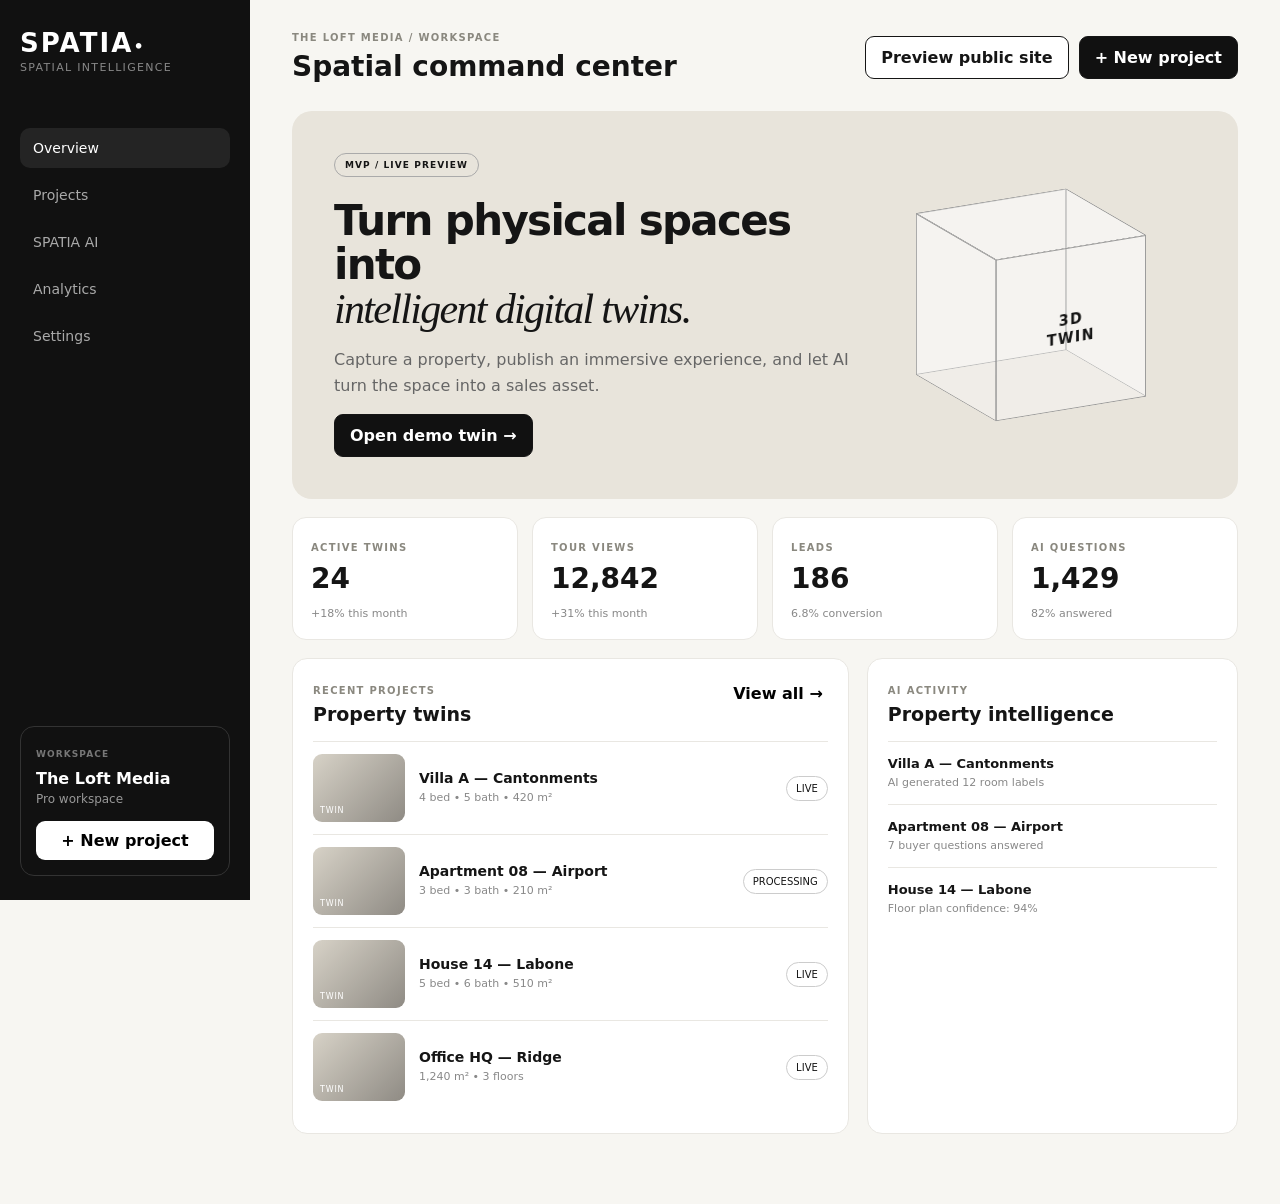
==== app/index.html @ 3e2fbd5a "Build SPATIA marketing website and workspace app Adds a public marketing site (hero, product feature" ====
<!doctype html><html><head><meta charset="utf-8"><meta name="viewport" content="width=device-width,initial-scale=1"><title>SPATIA — Workspace</title><link rel="stylesheet" href="styles.css"></head><body>
<div class="app"><aside><a class="logo" href="../index.html">SPATIA<span>•</span></a><div class="tag">Spatial intelligence</div><nav><a class="active" href="#dashboard">Overview</a><a href="#projects">Projects</a><a href="#ai">SPATIA AI</a><a href="#analytics">Analytics</a><a href="#settings">Settings</a></nav><div class="sidecard"><small>WORKSPACE</small><b>The Loft Media</b><p>Pro workspace</p><button onclick="newProject()">+ New project</button></div></aside>
<main><header><div><p class="eyebrow">THE LOFT MEDIA / WORKSPACE</p><h1>Spatial command center</h1></div><div class="header-actions"><a class="ghost" href="../index.html" target="_blank" rel="noopener">Preview public site</a><button class="primary" onclick="newProject()">+ New project</button></div></header>
<section id="dashboard" class="view active-view"><div class="hero"><div><span class="pill">MVP / LIVE PREVIEW</span><h2>Turn physical spaces into<br><em>intelligent digital twins.</em></h2><p>Capture a property, publish an immersive experience, and let AI turn the space into a sales asset.</p><button class="primary" onclick="openTour()">Open demo twin →</button></div><div class="hero-art"><div class="cube"><div class="face front">3D<br>TWIN</div><div class="face back"></div><div class="face right"></div><div class="face left"></div><div class="face top"></div></div></div></div>
<div class="stats"><div><small>ACTIVE TWINS</small><strong>24</strong><span>+18% this month</span></div><div><small>TOUR VIEWS</small><strong>12,842</strong><span>+31% this month</span></div><div><small>LEADS</small><strong>186</strong><span>6.8% conversion</span></div><div><small>AI QUESTIONS</small><strong>1,429</strong><span>82% answered</span></div></div>
<div class="grid"><div class="panel wide"><div class="panelhead"><div><small>RECENT PROJECTS</small><h3>Property twins</h3></div><button class="textbtn" onclick="show('projects')">View all →</button></div><div id="projectList"></div></div><div class="panel"><div class="panelhead"><div><small>AI ACTIVITY</small><h3>Property intelligence</h3></div></div><div class="ai-log"><div><b>Villa A — Cantonments</b><span>AI generated 12 room labels</span></div><div><b>Apartment 08 — Airport</b><span>7 buyer questions answered</span></div><div><b>House 14 — Labone</b><span>Floor plan confidence: 94%</span></div></div></div></div></section>
<section id="projects" class="view"><div class="section-title"><div><p class="eyebrow">PROJECTS</p><h2>Digital twins</h2></div><button class="primary" onclick="newProject()">+ New project</button></div><div class="project-grid" id="allProjects"></div></section>
<section id="ai" class="view"><div class="section-title"><div><p class="eyebrow">SPATIA AI</p><h2>Ask the space</h2></div></div><div class="ai-layout"><div class="twin-mini" onclick="openTour()"><div class="room r1" onclick="event.stopPropagation();inspectRoom('living room')">LIVING</div><div class="room r2" onclick="event.stopPropagation();inspectRoom('kitchen')">KITCHEN</div><div class="room r3" onclick="event.stopPropagation();inspectRoom('master bedroom')">MASTER</div><div class="room r4" onclick="event.stopPropagation();inspectRoom('second bedroom')">BED 2</div><div class="room r5" onclick="event.stopPropagation();inspectRoom('pool')">POOL</div><div class="hint">Click any room to inspect</div></div><div class="chat"><div class="chat-head"><b>SPATIA AI</b><span>● Online</span></div><div class="messages" id="messages"><div class="bot">Hi. I understand this property's rooms, features and available listing data. Ask me anything about the space.</div></div><div class="quick"><button onclick="ask('How many bedrooms are there?')">Bedrooms?</button><button onclick="ask('What is the largest room?')">Largest room?</button><button onclick="ask('Does it have a pool?')">Pool?</button></div><div class="input"><input id="q" placeholder="Ask about this property…" onkeydown="if(event.key==='Enter')ask()"><button onclick="ask()">Send</button></div></div></div></section>
<section id="analytics" class="view"><div class="section-title"><div><p class="eyebrow">ANALYTICS</p><h2>Experience performance</h2></div></div><div class="stats"><div><small>UNIQUE VISITORS</small><strong>8,904</strong><span>Last 30 days</span></div><div><small>AVG. TOUR TIME</small><strong>4:18</strong><span>+22 sec</span></div><div><small>WHATSAPP CLICKS</small><strong>428</strong><span>+43%</span></div><div><small>BROCHURES</small><strong>312</strong><span>+17%</span></div></div><div class="panel chart"><div class="panelhead"><div><small>TOUR ENGAGEMENT</small><h3>Visitors over 30 days</h3></div></div><div class="bars" id="bars"></div></div></section>
<section id="settings" class="view"><div class="section-title"><div><p class="eyebrow">SETTINGS</p><h2>Workspace</h2></div></div><div class="panel settings"><label>Workspace name<input value="The Loft Media"></label><label>Public domain<input value="twin.spatia.app"></label><label>Brand accent<input value="#111111"></label><button class="primary">Save changes</button></div></section>
</main></div><div class="modal" id="modal"><div class="modalbox"><button class="close" onclick="closeModal()">×</button><div id="modalContent"></div></div></div><script src="app.js"></script></body></html>
---- app/styles.css ----
:root{--ink:#151515;--muted:#777;--line:#e9e7e2;--paper:#f7f6f2;--white:#fff}*{box-sizing:border-box}body{margin:0;font-family:Inter,ui-sans-serif,system-ui,-apple-system,BlinkMacSystemFont,"Segoe UI",sans-serif;color:var(--ink);background:var(--paper)}button,input,select{font:inherit}button{cursor:pointer}a{color:inherit}.app{display:flex;min-height:100vh}aside{width:250px;background:#111;color:#fff;padding:28px 20px;position:fixed;inset:0 auto 0 0}.logo{font-size:26px;letter-spacing:.08em;font-weight:800;text-decoration:none;color:#fff;display:inline-block}.logo span{font-size:16px}.tag{font-size:11px;color:#888;margin-top:3px;text-transform:uppercase;letter-spacing:.12em}nav{display:grid;gap:7px;margin-top:54px}nav a{color:#aaa;text-decoration:none;padding:12px 13px;border-radius:10px;font-size:14px}nav a.active,nav a:hover{background:#242424;color:#fff}.sidecard{position:absolute;left:20px;right:20px;bottom:24px;border:1px solid #333;border-radius:14px;padding:15px}.sidecard small{color:#777;font-size:9px;letter-spacing:.12em}.sidecard b{display:block;margin-top:8px}.sidecard p{font-size:12px;color:#999;margin:4px 0 15px}.sidecard button{width:100%;background:#fff;border:0;padding:10px;border-radius:9px;font-weight:700}main{margin-left:250px;width:calc(100% - 250px);padding:32px 42px 70px}header,.section-title{display:flex;justify-content:space-between;align-items:center;margin-bottom:28px;gap:16px}.eyebrow,small{font-size:10px;letter-spacing:.13em;color:#8a887f;font-weight:700;margin:0}.eyebrow{margin-bottom:7px}h1{font-size:28px;margin:0}h2{font-size:42px;line-height:1.05;margin:0 0 12px;letter-spacing:-.04em}h2 em{font-family:Georgia,serif;font-weight:400}h3{margin:5px 0 0;font-size:19px}.header-actions{display:flex;gap:10px}.primary,.ghost,.textbtn{border-radius:9px;padding:11px 15px;border:1px solid var(--ink);font-weight:700;text-decoration:none;display:inline-flex;align-items:center}.primary{background:#111;color:#fff}.ghost{background:#fff}.textbtn{border:0;background:none;padding:5px}.hero{min-height:355px;background:#e8e4db;border-radius:20px;padding:42px;display:flex;justify-content:space-between;overflow:hidden}.hero p{max-width:520px;color:#666;line-height:1.6}.pill{display:inline-block;border:1px solid #aaa;border-radius:100px;padding:6px 10px;font-size:9px;letter-spacing:.12em;font-weight:800;margin-bottom:22px}.hero-art{width:40%;display:grid;place-items:center}.cube{width:170px;height:170px;position:relative;transform:rotateX(-18deg) rotateY(28deg);transform-style:preserve-3d;animation:spin 10s linear infinite}.face{position:absolute;width:170px;height:170px;border:1px solid #999;background:rgba(255,255,255,.35);display:grid;place-items:center;text-align:center;font-weight:800;letter-spacing:.1em}.front{transform:translateZ(85px)}.back{transform:rotateY(180deg) translateZ(85px)}.right{transform:rotateY(90deg) translateZ(85px)}.left{transform:rotateY(-90deg) translateZ(85px)}.top{transform:rotateX(90deg) translateZ(85px)}@keyframes spin{to{transform:rotateX(-18deg) rotateY(388deg)}}.stats{display:grid;grid-template-columns:repeat(4,1fr);gap:14px;margin:18px 0}.stats>div{background:#fff;border:1px solid var(--line);border-radius:14px;padding:18px}.stats strong{display:block;font-size:28px;margin:7px 0}.stats span{font-size:11px;color:#888}.grid{display:grid;grid-template-columns:1.5fr 1fr;gap:18px}.panel{background:#fff;border:1px solid var(--line);border-radius:15px;padding:20px}.panelhead{display:flex;justify-content:space-between;align-items:start;margin-bottom:16px}.project{display:grid;grid-template-columns:92px 1fr auto;gap:14px;align-items:center;padding:12px 0;border-top:1px solid var(--line)}.thumb{height:68px;border-radius:9px;background:linear-gradient(135deg,#d7d2c7,#8f8b84);display:grid;place-items:end start;padding:7px;color:#fff;font-size:8px;letter-spacing:.1em}.project b{font-size:14px}.project p{margin:4px 0;color:#888;font-size:11px}.status{font-size:10px;border:1px solid #ccc;border-radius:100px;padding:6px 9px}.ai-log>div{padding:14px 0;border-top:1px solid var(--line)}.ai-log b{display:block;font-size:13px}.ai-log span{font-size:11px;color:#888}.view{display:none}.active-view{display:block}.project-grid{display:grid;grid-template-columns:repeat(3,1fr);gap:16px}.project-card{background:#fff;border:1px solid var(--line);border-radius:15px;overflow:hidden}.project-card .bigthumb{height:180px;background:linear-gradient(135deg,#ddd7ca,#817b70);padding:15px;color:#fff;font-size:10px;letter-spacing:.12em}.project-card .body{padding:16px}.project-card p{color:#888;font-size:12px}.ai-layout{display:grid;grid-template-columns:1.3fr 1fr;gap:18px}.twin-mini{min-height:560px;background:#d8d5ce;position:relative;border-radius:16px;padding:35px;display:grid;grid-template-columns:1fr 1fr 1fr;grid-template-rows:1fr 1fr 1fr;gap:8px;cursor:pointer}.room{background:rgba(255,255,255,.62);border:1px solid #aaa;display:grid;place-items:center;font-size:10px;letter-spacing:.1em;font-weight:800}.r1{grid-column:1/3}.r3{grid-row:2/4}.r5{grid-column:2/4}.hint{position:absolute;bottom:15px;left:15px;background:#111;color:#fff;padding:7px 10px;border-radius:8px;font-size:10px}.chat{background:#fff;border:1px solid var(--line);border-radius:16px;display:flex;flex-direction:column;min-height:560px}.chat-head{padding:18px;border-bottom:1px solid var(--line);display:flex;justify-content:space-between}.chat-head span{font-size:10px;color:#4d7}.messages{padding:18px;display:grid;gap:10px;overflow:auto;flex:1}.bot,.user{padding:11px 13px;border-radius:12px;font-size:13px;line-height:1.5;max-width:88%}.bot{background:#f2f1ed}.user{background:#111;color:#fff;justify-self:end}.quick{display:flex;gap:6px;padding:10px 14px;overflow:auto}.quick button{white-space:nowrap;border:1px solid var(--line);background:#fff;border-radius:100px;padding:7px 10px;font-size:10px}.input{display:flex;border-top:1px solid var(--line);padding:10px;gap:7px}.input input{border:0;outline:0;background:#f6f5f1;border-radius:9px;padding:11px;flex:1}.input button{border:0;background:#111;color:#fff;border-radius:9px;padding:0 16px}.chart{margin-top:18px}.bars{height:260px;display:flex;align-items:end;gap:7px;padding:15px 0}.bars i{display:block;flex:1;background:#222;border-radius:4px 4px 0 0;opacity:.85}.settings{display:grid;gap:18px;max-width:700px}.settings label{font-size:11px;font-weight:700;display:grid;gap:7px}.settings input{padding:12px;border:1px solid var(--line);border-radius:8px}.modal{display:none;position:fixed;inset:0;background:rgba(0,0,0,.55);z-index:10;place-items:center;padding:25px}.modalbox{background:#fff;border-radius:18px;width:min(900px,95vw);max-height:90vh;overflow:auto;padding:26px;position:relative}.close{position:absolute;right:18px;top:14px;border:0;background:none;font-size:28px}.tour{background:#d8d5ce;border-radius:14px;min-height:500px;display:grid;place-items:center;position:relative}.tour .scene{width:80%;height:70%;background:linear-gradient(135deg,#e8e5dd,#8e897f);transform:perspective(700px) rotateX(3deg);display:grid;place-items:center;color:#fff;font-size:28px;font-weight:800;letter-spacing:.15em}.tour .tourbar{position:absolute;bottom:14px;left:14px;right:14px;background:rgba(17,17,17,.9);color:#fff;border-radius:10px;padding:12px;display:flex;justify-content:space-between;font-size:11px}
@media(max-width:900px){aside{width:75px;padding:22px 10px}.logo{font-size:15px}.tag,.sidecard,nav a{font-size:0}.app main{margin-left:75px;width:calc(100% - 75px);padding:22px}.hero-art{display:none}.grid,.ai-layout{grid-template-columns:1fr}.stats{grid-template-columns:repeat(2,1fr)}.project-grid{grid-template-columns:1fr 1fr}h2{font-size:32px}}@media(max-width:600px){.stats,.project-grid{grid-template-columns:1fr}.header-actions .ghost{display:none}}
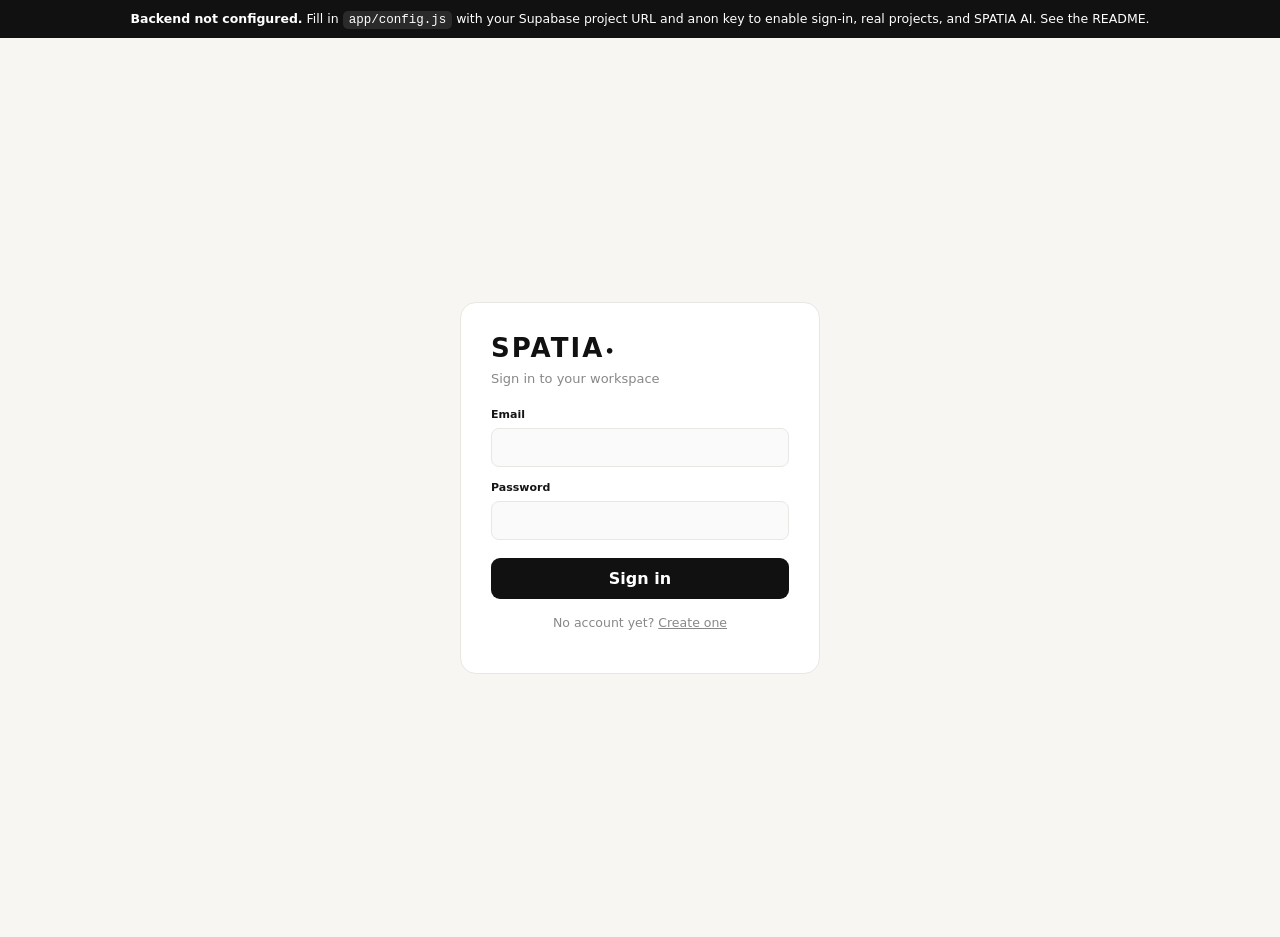
==== commit 491b3f3f: "Add real backend: Supabase auth/DB/storage, SPATIA AI, public tours, GitHub Pages Backend (Supabase)" ====
--- a/app/index.html
+++ b/app/index.html
@@ -1,11 +1,42 @@
 <!doctype html><html><head><meta charset="utf-8"><meta name="viewport" content="width=device-width,initial-scale=1"><title>SPATIA — Workspace</title><link rel="stylesheet" href="styles.css"></head><body>
-<div class="app"><aside><a class="logo" href="../index.html">SPATIA<span>•</span></a><div class="tag">Spatial intelligence</div><nav><a class="active" href="#dashboard">Overview</a><a href="#projects">Projects</a><a href="#ai">SPATIA AI</a><a href="#analytics">Analytics</a><a href="#settings">Settings</a></nav><div class="sidecard"><small>WORKSPACE</small><b>The Loft Media</b><p>Pro workspace</p><button onclick="newProject()">+ New project</button></div></aside>
-<main><header><div><p class="eyebrow">THE LOFT MEDIA / WORKSPACE</p><h1>Spatial command center</h1></div><div class="header-actions"><a class="ghost" href="../index.html" target="_blank" rel="noopener">Preview public site</a><button class="primary" onclick="newProject()">+ New project</button></div></header>
-<section id="dashboard" class="view active-view"><div class="hero"><div><span class="pill">MVP / LIVE PREVIEW</span><h2>Turn physical spaces into<br><em>intelligent digital twins.</em></h2><p>Capture a property, publish an immersive experience, and let AI turn the space into a sales asset.</p><button class="primary" onclick="openTour()">Open demo twin →</button></div><div class="hero-art"><div class="cube"><div class="face front">3D<br>TWIN</div><div class="face back"></div><div class="face right"></div><div class="face left"></div><div class="face top"></div></div></div></div>
-<div class="stats"><div><small>ACTIVE TWINS</small><strong>24</strong><span>+18% this month</span></div><div><small>TOUR VIEWS</small><strong>12,842</strong><span>+31% this month</span></div><div><small>LEADS</small><strong>186</strong><span>6.8% conversion</span></div><div><small>AI QUESTIONS</small><strong>1,429</strong><span>82% answered</span></div></div>
-<div class="grid"><div class="panel wide"><div class="panelhead"><div><small>RECENT PROJECTS</small><h3>Property twins</h3></div><button class="textbtn" onclick="show('projects')">View all →</button></div><div id="projectList"></div></div><div class="panel"><div class="panelhead"><div><small>AI ACTIVITY</small><h3>Property intelligence</h3></div></div><div class="ai-log"><div><b>Villa A — Cantonments</b><span>AI generated 12 room labels</span></div><div><b>Apartment 08 — Airport</b><span>7 buyer questions answered</span></div><div><b>House 14 — Labone</b><span>Floor plan confidence: 94%</span></div></div></div></div></section>
-<section id="projects" class="view"><div class="section-title"><div><p class="eyebrow">PROJECTS</p><h2>Digital twins</h2></div><button class="primary" onclick="newProject()">+ New project</button></div><div class="project-grid" id="allProjects"></div></section>
-<section id="ai" class="view"><div class="section-title"><div><p class="eyebrow">SPATIA AI</p><h2>Ask the space</h2></div></div><div class="ai-layout"><div class="twin-mini" onclick="openTour()"><div class="room r1" onclick="event.stopPropagation();inspectRoom('living room')">LIVING</div><div class="room r2" onclick="event.stopPropagation();inspectRoom('kitchen')">KITCHEN</div><div class="room r3" onclick="event.stopPropagation();inspectRoom('master bedroom')">MASTER</div><div class="room r4" onclick="event.stopPropagation();inspectRoom('second bedroom')">BED 2</div><div class="room r5" onclick="event.stopPropagation();inspectRoom('pool')">POOL</div><div class="hint">Click any room to inspect</div></div><div class="chat"><div class="chat-head"><b>SPATIA AI</b><span>● Online</span></div><div class="messages" id="messages"><div class="bot">Hi. I understand this property's rooms, features and available listing data. Ask me anything about the space.</div></div><div class="quick"><button onclick="ask('How many bedrooms are there?')">Bedrooms?</button><button onclick="ask('What is the largest room?')">Largest room?</button><button onclick="ask('Does it have a pool?')">Pool?</button></div><div class="input"><input id="q" placeholder="Ask about this property…" onkeydown="if(event.key==='Enter')ask()"><button onclick="ask()">Send</button></div></div></div></section>
-<section id="analytics" class="view"><div class="section-title"><div><p class="eyebrow">ANALYTICS</p><h2>Experience performance</h2></div></div><div class="stats"><div><small>UNIQUE VISITORS</small><strong>8,904</strong><span>Last 30 days</span></div><div><small>AVG. TOUR TIME</small><strong>4:18</strong><span>+22 sec</span></div><div><small>WHATSAPP CLICKS</small><strong>428</strong><span>+43%</span></div><div><small>BROCHURES</small><strong>312</strong><span>+17%</span></div></div><div class="panel chart"><div class="panelhead"><div><small>TOUR ENGAGEMENT</small><h3>Visitors over 30 days</h3></div></div><div class="bars" id="bars"></div></div></section>
-<section id="settings" class="view"><div class="section-title"><div><p class="eyebrow">SETTINGS</p><h2>Workspace</h2></div></div><div class="panel settings"><label>Workspace name<input value="The Loft Media"></label><label>Public domain<input value="twin.spatia.app"></label><label>Brand accent<input value="#111111"></label><button class="primary">Save changes</button></div></section>
-</main></div><div class="modal" id="modal"><div class="modalbox"><button class="close" onclick="closeModal()">×</button><div id="modalContent"></div></div></div><script src="app.js"></script></body></html>
+
+<div id="configBanner" class="config-banner" hidden>
+  <strong>Backend not configured.</strong> Fill in <code>app/config.js</code> with your Supabase project URL and anon key to enable sign-in, real projects, and SPATIA AI. See the README.
+</div>
+
+<div id="authScreen" class="auth-screen" hidden>
+  <div class="auth-card">
+    <a class="logo" href="../index.html" style="color:#111">SPATIA<span>•</span></a>
+    <p class="auth-tag">Sign in to your workspace</p>
+    <form id="authForm">
+      <label>Email<input id="authEmail" type="email" required autocomplete="email"></label>
+      <label>Password<input id="authPassword" type="password" required minlength="6" autocomplete="current-password"></label>
+      <div id="authError" class="auth-error" hidden></div>
+      <button class="primary" type="submit" id="authSubmit">Sign in</button>
+    </form>
+    <p class="auth-switch">No account yet? <a href="#" id="authToggle">Create one</a></p>
+  </div>
+</div>
+
+<div class="app" id="appShell" hidden><aside><a class="logo" href="../index.html">SPATIA<span>•</span></a><div class="tag">Spatial intelligence</div><nav><a class="active" href="#dashboard">Overview</a><a href="#projects">Projects</a><a href="#ai">SPATIA AI</a><a href="#leads">Leads</a><a href="#analytics">Analytics</a><a href="#settings">Settings</a></nav><div class="sidecard"><small>WORKSPACE</small><b id="workspaceName">—</b><p>Pro workspace</p><button id="btnNewProjectSide">+ New project</button><button id="btnSignOut" class="signout">Sign out</button></div></aside>
+<main><header><div><p class="eyebrow">WORKSPACE</p><h1>Spatial command center</h1></div><div class="header-actions"><a class="ghost" href="../index.html" target="_blank" rel="noopener">Preview public site</a><button class="primary" id="btnNewProjectTop">+ New project</button></div></header>
+<section id="dashboard" class="view active-view"><div class="hero"><div><span class="pill">MVP / LIVE PREVIEW</span><h2>Turn physical spaces into<br><em>intelligent digital twins.</em></h2><p>Capture a property, publish an immersive experience, and let AI turn the space into a sales asset.</p><a class="primary" id="btnOpenDemo" href="#" target="_blank" rel="noopener">Open demo twin →</a></div><div class="hero-art"><div class="cube"><div class="face front">3D<br>TWIN</div><div class="face back"></div><div class="face right"></div><div class="face left"></div><div class="face top"></div></div></div></div>
+<div class="stats" id="dashboardStats"><div><small>ACTIVE TWINS</small><strong>—</strong><span></span></div><div><small>TOUR VIEWS</small><strong>—</strong><span></span></div><div><small>LEADS</small><strong>—</strong><span></span></div><div><small>AI QUESTIONS</small><strong>—</strong><span></span></div></div>
+<div class="grid"><div class="panel wide"><div class="panelhead"><div><small>RECENT PROJECTS</small><h3>Property twins</h3></div><button class="textbtn" data-nav="projects">View all →</button></div><div id="projectList">Loading…</div></div><div class="panel"><div class="panelhead"><div><small>AI ACTIVITY</small><h3>Recent questions</h3></div></div><div class="ai-log" id="aiLog"><div><span>No AI activity yet — publish a twin and ask it something.</span></div></div></div></div></section>
+
+<section id="projects" class="view"><div class="section-title"><div><p class="eyebrow">PROJECTS</p><h2>Digital twins</h2></div><button class="primary" id="btnNewProjectProjects">+ New project</button></div><div class="project-grid" id="allProjects">Loading…</div></section>
+
+<section id="ai" class="view"><div class="section-title"><div><p class="eyebrow">SPATIA AI</p><h2>Ask the space</h2></div><select id="aiProjectSelect"></select></div><div class="ai-layout"><div class="twin-mini" id="roomChips"><div class="hint">Click any room to ask about it</div></div><div class="chat"><div class="chat-head"><b>SPATIA AI</b><span>● Online</span></div><div class="messages" id="messages"><div class="bot">Hi. I understand this property's rooms, features and listing data. Ask me anything about the space.</div></div><div class="quick"><button data-q="How many bedrooms are there?">Bedrooms?</button><button data-q="What is the largest room?">Largest room?</button><button data-q="Does it have a pool?">Pool?</button></div><div class="input"><input id="q" placeholder="Ask about this property…"><button id="btnAsk">Send</button></div></div></div></section>
+
+<section id="leads" class="view"><div class="section-title"><div><p class="eyebrow">LEADS</p><h2>Buyer &amp; tenant enquiries</h2></div></div><div class="panel"><table class="leads-table" id="leadsTable"><thead><tr><th>Property</th><th>Name</th><th>Contact</th><th>Message</th><th>Received</th></tr></thead><tbody><tr><td colspan="5">Loading…</td></tr></tbody></table></div></section>
+
+<section id="analytics" class="view"><div class="section-title"><div><p class="eyebrow">ANALYTICS</p><h2>Experience performance</h2></div></div><div class="stats" id="analyticsStats"><div><small>UNIQUE VISITORS</small><strong>—</strong><span>Last 30 days</span></div><div><small>WHATSAPP CLICKS</small><strong>—</strong><span></span></div><div><small>BROCHURE DOWNLOADS</small><strong>—</strong><span></span></div><div><small>LEADS</small><strong>—</strong><span></span></div></div><div class="panel chart"><div class="panelhead"><div><small>TOUR ENGAGEMENT</small><h3>Views over 30 days</h3></div></div><div class="bars" id="bars"></div></div></section>
+
+<section id="settings" class="view"><div class="section-title"><div><p class="eyebrow">SETTINGS</p><h2>Workspace</h2></div></div><form class="panel settings" id="settingsForm"><label>Workspace name<input id="settingsName"></label><label>Public domain<input id="settingsDomain" placeholder="twin.yourbrand.com"></label><label>WhatsApp number (for tour click-outs)<input id="settingsWhatsapp" placeholder="e.g. 233241234567"></label><label>Brochure URL<input id="settingsBrochure" placeholder="https://…"></label><label>Brand accent<input id="settingsAccent" value="#111111"></label><button class="primary" type="submit">Save changes</button><span id="settingsSaved" class="saved-note" hidden>Saved.</span></form></section>
+</main></div>
+
+<div class="modal" id="modal"><div class="modalbox"><button class="close" id="modalClose">×</button><div id="modalContent"></div></div></div>
+
+<script src="config.js"></script>
+<script type="module" src="app.js"></script>
+</body></html>
--- a/app/styles.css
+++ b/app/styles.css
@@ -1,2 +1,20 @@
-:root{--ink:#151515;--muted:#777;--line:#e9e7e2;--paper:#f7f6f2;--white:#fff}*{box-sizing:border-box}body{margin:0;font-family:Inter,ui-sans-serif,system-ui,-apple-system,BlinkMacSystemFont,"Segoe UI",sans-serif;color:var(--ink);background:var(--paper)}button,input,select{font:inherit}button{cursor:pointer}a{color:inherit}.app{display:flex;min-height:100vh}aside{width:250px;background:#111;color:#fff;padding:28px 20px;position:fixed;inset:0 auto 0 0}.logo{font-size:26px;letter-spacing:.08em;font-weight:800;text-decoration:none;color:#fff;display:inline-block}.logo span{font-size:16px}.tag{font-size:11px;color:#888;margin-top:3px;text-transform:uppercase;letter-spacing:.12em}nav{display:grid;gap:7px;margin-top:54px}nav a{color:#aaa;text-decoration:none;padding:12px 13px;border-radius:10px;font-size:14px}nav a.active,nav a:hover{background:#242424;color:#fff}.sidecard{position:absolute;left:20px;right:20px;bottom:24px;border:1px solid #333;border-radius:14px;padding:15px}.sidecard small{color:#777;font-size:9px;letter-spacing:.12em}.sidecard b{display:block;margin-top:8px}.sidecard p{font-size:12px;color:#999;margin:4px 0 15px}.sidecard button{width:100%;background:#fff;border:0;padding:10px;border-radius:9px;font-weight:700}main{margin-left:250px;width:calc(100% - 250px);padding:32px 42px 70px}header,.section-title{display:flex;justify-content:space-between;align-items:center;margin-bottom:28px;gap:16px}.eyebrow,small{font-size:10px;letter-spacing:.13em;color:#8a887f;font-weight:700;margin:0}.eyebrow{margin-bottom:7px}h1{font-size:28px;margin:0}h2{font-size:42px;line-height:1.05;margin:0 0 12px;letter-spacing:-.04em}h2 em{font-family:Georgia,serif;font-weight:400}h3{margin:5px 0 0;font-size:19px}.header-actions{display:flex;gap:10px}.primary,.ghost,.textbtn{border-radius:9px;padding:11px 15px;border:1px solid var(--ink);font-weight:700;text-decoration:none;display:inline-flex;align-items:center}.primary{background:#111;color:#fff}.ghost{background:#fff}.textbtn{border:0;background:none;padding:5px}.hero{min-height:355px;background:#e8e4db;border-radius:20px;padding:42px;display:flex;justify-content:space-between;overflow:hidden}.hero p{max-width:520px;color:#666;line-height:1.6}.pill{display:inline-block;border:1px solid #aaa;border-radius:100px;padding:6px 10px;font-size:9px;letter-spacing:.12em;font-weight:800;margin-bottom:22px}.hero-art{width:40%;display:grid;place-items:center}.cube{width:170px;height:170px;position:relative;transform:rotateX(-18deg) rotateY(28deg);transform-style:preserve-3d;animation:spin 10s linear infinite}.face{position:absolute;width:170px;height:170px;border:1px solid #999;background:rgba(255,255,255,.35);display:grid;place-items:center;text-align:center;font-weight:800;letter-spacing:.1em}.front{transform:translateZ(85px)}.back{transform:rotateY(180deg) translateZ(85px)}.right{transform:rotateY(90deg) translateZ(85px)}.left{transform:rotateY(-90deg) translateZ(85px)}.top{transform:rotateX(90deg) translateZ(85px)}@keyframes spin{to{transform:rotateX(-18deg) rotateY(388deg)}}.stats{display:grid;grid-template-columns:repeat(4,1fr);gap:14px;margin:18px 0}.stats>div{background:#fff;border:1px solid var(--line);border-radius:14px;padding:18px}.stats strong{display:block;font-size:28px;margin:7px 0}.stats span{font-size:11px;color:#888}.grid{display:grid;grid-template-columns:1.5fr 1fr;gap:18px}.panel{background:#fff;border:1px solid var(--line);border-radius:15px;padding:20px}.panelhead{display:flex;justify-content:space-between;align-items:start;margin-bottom:16px}.project{display:grid;grid-template-columns:92px 1fr auto;gap:14px;align-items:center;padding:12px 0;border-top:1px solid var(--line)}.thumb{height:68px;border-radius:9px;background:linear-gradient(135deg,#d7d2c7,#8f8b84);display:grid;place-items:end start;padding:7px;color:#fff;font-size:8px;letter-spacing:.1em}.project b{font-size:14px}.project p{margin:4px 0;color:#888;font-size:11px}.status{font-size:10px;border:1px solid #ccc;border-radius:100px;padding:6px 9px}.ai-log>div{padding:14px 0;border-top:1px solid var(--line)}.ai-log b{display:block;font-size:13px}.ai-log span{font-size:11px;color:#888}.view{display:none}.active-view{display:block}.project-grid{display:grid;grid-template-columns:repeat(3,1fr);gap:16px}.project-card{background:#fff;border:1px solid var(--line);border-radius:15px;overflow:hidden}.project-card .bigthumb{height:180px;background:linear-gradient(135deg,#ddd7ca,#817b70);padding:15px;color:#fff;font-size:10px;letter-spacing:.12em}.project-card .body{padding:16px}.project-card p{color:#888;font-size:12px}.ai-layout{display:grid;grid-template-columns:1.3fr 1fr;gap:18px}.twin-mini{min-height:560px;background:#d8d5ce;position:relative;border-radius:16px;padding:35px;display:grid;grid-template-columns:1fr 1fr 1fr;grid-template-rows:1fr 1fr 1fr;gap:8px;cursor:pointer}.room{background:rgba(255,255,255,.62);border:1px solid #aaa;display:grid;place-items:center;font-size:10px;letter-spacing:.1em;font-weight:800}.r1{grid-column:1/3}.r3{grid-row:2/4}.r5{grid-column:2/4}.hint{position:absolute;bottom:15px;left:15px;background:#111;color:#fff;padding:7px 10px;border-radius:8px;font-size:10px}.chat{background:#fff;border:1px solid var(--line);border-radius:16px;display:flex;flex-direction:column;min-height:560px}.chat-head{padding:18px;border-bottom:1px solid var(--line);display:flex;justify-content:space-between}.chat-head span{font-size:10px;color:#4d7}.messages{padding:18px;display:grid;gap:10px;overflow:auto;flex:1}.bot,.user{padding:11px 13px;border-radius:12px;font-size:13px;line-height:1.5;max-width:88%}.bot{background:#f2f1ed}.user{background:#111;color:#fff;justify-self:end}.quick{display:flex;gap:6px;padding:10px 14px;overflow:auto}.quick button{white-space:nowrap;border:1px solid var(--line);background:#fff;border-radius:100px;padding:7px 10px;font-size:10px}.input{display:flex;border-top:1px solid var(--line);padding:10px;gap:7px}.input input{border:0;outline:0;background:#f6f5f1;border-radius:9px;padding:11px;flex:1}.input button{border:0;background:#111;color:#fff;border-radius:9px;padding:0 16px}.chart{margin-top:18px}.bars{height:260px;display:flex;align-items:end;gap:7px;padding:15px 0}.bars i{display:block;flex:1;background:#222;border-radius:4px 4px 0 0;opacity:.85}.settings{display:grid;gap:18px;max-width:700px}.settings label{font-size:11px;font-weight:700;display:grid;gap:7px}.settings input{padding:12px;border:1px solid var(--line);border-radius:8px}.modal{display:none;position:fixed;inset:0;background:rgba(0,0,0,.55);z-index:10;place-items:center;padding:25px}.modalbox{background:#fff;border-radius:18px;width:min(900px,95vw);max-height:90vh;overflow:auto;padding:26px;position:relative}.close{position:absolute;right:18px;top:14px;border:0;background:none;font-size:28px}.tour{background:#d8d5ce;border-radius:14px;min-height:500px;display:grid;place-items:center;position:relative}.tour .scene{width:80%;height:70%;background:linear-gradient(135deg,#e8e5dd,#8e897f);transform:perspective(700px) rotateX(3deg);display:grid;place-items:center;color:#fff;font-size:28px;font-weight:800;letter-spacing:.15em}.tour .tourbar{position:absolute;bottom:14px;left:14px;right:14px;background:rgba(17,17,17,.9);color:#fff;border-radius:10px;padding:12px;display:flex;justify-content:space-between;font-size:11px}
+:root{--ink:#151515;--muted:#777;--line:#e9e7e2;--paper:#f7f6f2;--white:#fff}*{box-sizing:border-box}[hidden]{display:none!important}body{margin:0;font-family:Inter,ui-sans-serif,system-ui,-apple-system,BlinkMacSystemFont,"Segoe UI",sans-serif;color:var(--ink);background:var(--paper)}button,input,select{font:inherit}button{cursor:pointer}a{color:inherit}.app{display:flex;min-height:100vh}aside{width:250px;background:#111;color:#fff;padding:28px 20px;position:fixed;inset:0 auto 0 0}.logo{font-size:26px;letter-spacing:.08em;font-weight:800;text-decoration:none;color:#fff;display:inline-block}.logo span{font-size:16px}.tag{font-size:11px;color:#888;margin-top:3px;text-transform:uppercase;letter-spacing:.12em}nav{display:grid;gap:7px;margin-top:54px}nav a{color:#aaa;text-decoration:none;padding:12px 13px;border-radius:10px;font-size:14px}nav a.active,nav a:hover{background:#242424;color:#fff}.sidecard{position:absolute;left:20px;right:20px;bottom:24px;border:1px solid #333;border-radius:14px;padding:15px}.sidecard small{color:#777;font-size:9px;letter-spacing:.12em}.sidecard b{display:block;margin-top:8px}.sidecard p{font-size:12px;color:#999;margin:4px 0 15px}.sidecard button{width:100%;background:#fff;border:0;padding:10px;border-radius:9px;font-weight:700}main{margin-left:250px;width:calc(100% - 250px);padding:32px 42px 70px}header,.section-title{display:flex;justify-content:space-between;align-items:center;margin-bottom:28px;gap:16px}.eyebrow,small{font-size:10px;letter-spacing:.13em;color:#8a887f;font-weight:700;margin:0}.eyebrow{margin-bottom:7px}h1{font-size:28px;margin:0}h2{font-size:42px;line-height:1.05;margin:0 0 12px;letter-spacing:-.04em}h2 em{font-family:Georgia,serif;font-weight:400}h3{margin:5px 0 0;font-size:19px}.header-actions{display:flex;gap:10px}.primary,.ghost,.textbtn{border-radius:9px;padding:11px 15px;border:1px solid var(--ink);font-weight:700;text-decoration:none;display:inline-flex;align-items:center}.primary{background:#111;color:#fff}.ghost{background:#fff}.textbtn{border:0;background:none;padding:5px}.hero{min-height:355px;background:#e8e4db;border-radius:20px;padding:42px;display:flex;justify-content:space-between;overflow:hidden}.hero p{max-width:520px;color:#666;line-height:1.6}.pill{display:inline-block;border:1px solid #aaa;border-radius:100px;padding:6px 10px;font-size:9px;letter-spacing:.12em;font-weight:800;margin-bottom:22px}.hero-art{width:40%;display:grid;place-items:center}.cube{width:170px;height:170px;position:relative;transform:rotateX(-18deg) rotateY(28deg);transform-style:preserve-3d;animation:spin 10s linear infinite}.face{position:absolute;width:170px;height:170px;border:1px solid #999;background:rgba(255,255,255,.35);display:grid;place-items:center;text-align:center;font-weight:800;letter-spacing:.1em}.front{transform:translateZ(85px)}.back{transform:rotateY(180deg) translateZ(85px)}.right{transform:rotateY(90deg) translateZ(85px)}.left{transform:rotateY(-90deg) translateZ(85px)}.top{transform:rotateX(90deg) translateZ(85px)}@keyframes spin{to{transform:rotateX(-18deg) rotateY(388deg)}}.stats{display:grid;grid-template-columns:repeat(4,1fr);gap:14px;margin:18px 0}.stats>div{background:#fff;border:1px solid var(--line);border-radius:14px;padding:18px}.stats strong{display:block;font-size:28px;margin:7px 0}.stats span{font-size:11px;color:#888}.grid{display:grid;grid-template-columns:1.5fr 1fr;gap:18px}.panel{background:#fff;border:1px solid var(--line);border-radius:15px;padding:20px}.panelhead{display:flex;justify-content:space-between;align-items:start;margin-bottom:16px}.project{display:grid;grid-template-columns:92px 1fr auto;gap:14px;align-items:center;padding:12px 0;border-top:1px solid var(--line)}.thumb{height:68px;border-radius:9px;background:linear-gradient(135deg,#d7d2c7,#8f8b84);display:grid;place-items:end start;padding:7px;color:#fff;font-size:8px;letter-spacing:.1em}.project b{font-size:14px}.project p{margin:4px 0;color:#888;font-size:11px}.status{font-size:10px;border:1px solid #ccc;border-radius:100px;padding:6px 9px}.ai-log>div{padding:14px 0;border-top:1px solid var(--line)}.ai-log b{display:block;font-size:13px}.ai-log span{font-size:11px;color:#888}.view{display:none}.active-view{display:block}.project-grid{display:grid;grid-template-columns:repeat(3,1fr);gap:16px}.project-card{background:#fff;border:1px solid var(--line);border-radius:15px;overflow:hidden}.project-card .bigthumb{height:180px;background:linear-gradient(135deg,#ddd7ca,#817b70);padding:15px;color:#fff;font-size:10px;letter-spacing:.12em}.project-card .body{padding:16px}.project-card p{color:#888;font-size:12px}.ai-layout{display:grid;grid-template-columns:1.3fr 1fr;gap:18px}.twin-mini{min-height:560px;background:#d8d5ce;position:relative;border-radius:16px;padding:35px;display:flex;flex-wrap:wrap;align-content:flex-start;gap:10px}.room{flex:1 1 140px;height:100px;background:rgba(255,255,255,.62);border:1px solid #aaa;display:grid;place-items:center;font-size:10px;letter-spacing:.1em;font-weight:800;cursor:pointer}.room:hover{background:#fff}.hint{position:absolute;bottom:15px;left:15px;background:#111;color:#fff;padding:7px 10px;border-radius:8px;font-size:10px}.chat{background:#fff;border:1px solid var(--line);border-radius:16px;display:flex;flex-direction:column;min-height:560px}.chat-head{padding:18px;border-bottom:1px solid var(--line);display:flex;justify-content:space-between}.chat-head span{font-size:10px;color:#4d7}.messages{padding:18px;display:grid;gap:10px;overflow:auto;flex:1}.bot,.user{padding:11px 13px;border-radius:12px;font-size:13px;line-height:1.5;max-width:88%}.bot{background:#f2f1ed}.user{background:#111;color:#fff;justify-self:end}.quick{display:flex;gap:6px;padding:10px 14px;overflow:auto}.quick button{white-space:nowrap;border:1px solid var(--line);background:#fff;border-radius:100px;padding:7px 10px;font-size:10px}.input{display:flex;border-top:1px solid var(--line);padding:10px;gap:7px}.input input{border:0;outline:0;background:#f6f5f1;border-radius:9px;padding:11px;flex:1}.input button{border:0;background:#111;color:#fff;border-radius:9px;padding:0 16px}.chart{margin-top:18px}.bars{height:260px;display:flex;align-items:end;gap:7px;padding:15px 0}.bars i{display:block;flex:1;background:#222;border-radius:4px 4px 0 0;opacity:.85}.settings{display:grid;gap:18px;max-width:700px}.settings label{font-size:11px;font-weight:700;display:grid;gap:7px}.settings input{padding:12px;border:1px solid var(--line);border-radius:8px}.modal{display:none;position:fixed;inset:0;background:rgba(0,0,0,.55);z-index:10;place-items:center;padding:25px}.modalbox{background:#fff;border-radius:18px;width:min(900px,95vw);max-height:90vh;overflow:auto;padding:26px;position:relative}.close{position:absolute;right:18px;top:14px;border:0;background:none;font-size:28px}.tour{background:#d8d5ce;border-radius:14px;min-height:500px;display:grid;place-items:center;position:relative}.tour .scene{width:80%;height:70%;background:linear-gradient(135deg,#e8e5dd,#8e897f);transform:perspective(700px) rotateX(3deg);display:grid;place-items:center;color:#fff;font-size:28px;font-weight:800;letter-spacing:.15em}.tour .tourbar{position:absolute;bottom:14px;left:14px;right:14px;background:rgba(17,17,17,.9);color:#fff;border-radius:10px;padding:12px;display:flex;justify-content:space-between;font-size:11px}
+.config-banner{background:#111;color:#fff;font-size:12.5px;padding:11px 20px;text-align:center}.config-banner code{background:#2a2a2a;padding:2px 6px;border-radius:5px}
+.auth-screen{min-height:100vh;display:grid;place-items:center;background:var(--paper);padding:20px}
+.auth-card{width:min(360px,100%);background:#fff;border:1px solid var(--line);border-radius:16px;padding:30px}
+.auth-tag{color:#888;font-size:13px;margin:8px 0 22px}
+.auth-card form{display:grid;gap:14px}
+.auth-card label{font-size:11px;font-weight:700;display:grid;gap:7px}
+.auth-card input{padding:12px;border:1px solid var(--line);border-radius:8px}
+.auth-card .primary{width:100%;justify-content:center;border:0;margin-top:4px}
+.auth-switch{font-size:12.5px;color:#888;margin-top:16px;text-align:center}
+.auth-error{background:#fdeceb;color:#a3271e;font-size:12px;padding:9px 11px;border-radius:8px}
+.sidecard .signout{background:transparent;color:#999;border:1px solid #333;margin-top:8px}
+.card-actions{display:flex;justify-content:space-between;margin-top:10px}
+.card-actions .textbtn{padding:0;font-size:11.5px}
+#aiProjectSelect{padding:9px 12px;border:1px solid var(--line);border-radius:8px;background:#fff}
+.leads-table{width:100%;border-collapse:collapse;font-size:13px}
+.leads-table th{text-align:left;font-size:10px;letter-spacing:.1em;color:#8a887f;text-transform:uppercase;padding:10px 8px;border-bottom:1px solid var(--line)}
+.leads-table td{padding:12px 8px;border-bottom:1px solid var(--line);color:#333}
+.saved-note{color:#2e7d32;font-size:12.5px;font-weight:700}
 @media(max-width:900px){aside{width:75px;padding:22px 10px}.logo{font-size:15px}.tag,.sidecard,nav a{font-size:0}.app main{margin-left:75px;width:calc(100% - 75px);padding:22px}.hero-art{display:none}.grid,.ai-layout{grid-template-columns:1fr}.stats{grid-template-columns:repeat(2,1fr)}.project-grid{grid-template-columns:1fr 1fr}h2{font-size:32px}}@media(max-width:600px){.stats,.project-grid{grid-template-columns:1fr}.header-actions .ghost{display:none}}
